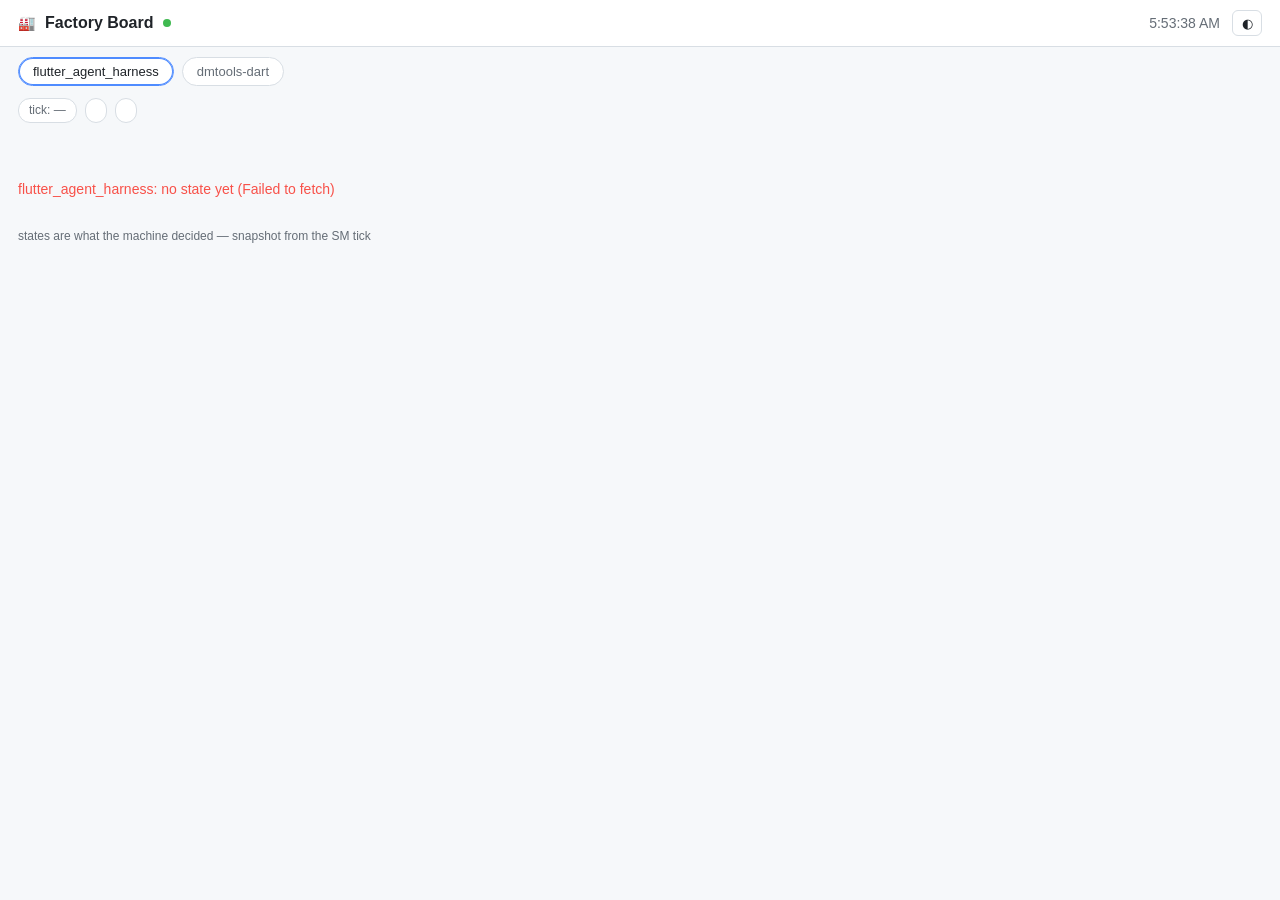
==== index.html @ c62be0e2 "factory board: standalone site — fa + dart factories, ?repo= ad-hoc, full config.js customization" ====
<!DOCTYPE html>
<html lang="en" data-theme="dark">
<head>
  <meta charset="UTF-8">
  <meta name="viewport" content="width=device-width, initial-scale=1.0">
  <title>Factory Board</title>
  <!--
    Factory board template (owner 2026-09-23) — deploy anywhere (GitHub
    Pages, Cloudflare Pages, fa1.dev). Zero build, zero tokens: the board
    reads factory-state.json assets published by the SM tick as public
    prerelease assets (releases/latest/download CDN links).

    DEPLOY:
      1. Copy this folder.
      2. Edit config.js — factories[] + branding (all knobs live there).
      3. Style: edit styles.css :root variables (or data-theme overrides).
  -->
  <script>
    (function () {
      try {
        var t = new URLSearchParams(location.search).get('theme');
        if (t !== 'light' && t !== 'dark') {
          t = localStorage.getItem('fb-theme') ||
              (matchMedia('(prefers-color-scheme: light)').matches ? 'light' : 'dark');
        }
        document.documentElement.setAttribute('data-theme', t);
      } catch (e) {}
    })();
  </script>
  <link rel="stylesheet" href="styles.css">
</head>
<body>
  <header class="topbar">
    <div class="brand">
      <span class="logo" id="brand-logo">🏭</span>
      <h1 id="brand-title">Factory Board</h1>
      <span class="live" id="live-dot" title="auto-refresh"></span>
    </div>
    <div class="topbar-right">
      <span class="clock" id="clock">—</span>
      <button class="theme-btn" id="theme-btn" title="toggle theme">◐</button>
    </div>
  </header>

  <nav class="factory-tabs" id="factory-tabs"></nav>

  <main id="board">
    <section class="statusline" id="statusline" hidden>
      <span class="pill" id="tick-pill">tick: —</span>
      <span class="pill" id="counts-pill"></span>
      <span class="pill" id="repo-pill"></span>
    </section>
    <div class="lanes" id="lanes"></div>
    <p class="error" id="error" hidden></p>
  </main>

  <footer class="foot">
    <span id="foot-note">states are what the machine decided — snapshot from the SM tick</span>
  </footer>

  <script src="config.js"></script>
  <script src="app.js"></script>
</body>
</html>
---- styles.css ----
/* Factory board — style. Customize ONLY the :root variables (and the
   data-theme="light" overrides) to restyle for your site (fa1.dev etc.). */
:root, :root[data-theme="dark"] {
  --bg: #0d1117;
  --panel: #161b22;
  --panel-2: #1c2330;
  --text: #e6edf3;
  --muted: #8b949e;
  --line: #263040;
  --accent: #4f8cff;
  --ok: #3fb950;
  --bad: #f85149;
  --run: #d29922;
  --card-shadow: 0 1px 3px rgba(0,0,0,.4);
}
:root[data-theme="light"] {
  --bg: #f6f8fa;
  --panel: #ffffff;
  --panel-2: #f0f3f7;
  --text: #1f2328;
  --muted: #656d76;
  --line: #d8dee4;
  --card-shadow: 0 1px 2px rgba(31,35,40,.08);
}

* { box-sizing: border-box; }
body {
  margin: 0; background: var(--bg); color: var(--text);
  font: 14px/1.45 -apple-system, "Segoe UI", Roboto, Helvetica, Arial, sans-serif;
}
.topbar {
  display: flex; align-items: center; justify-content: space-between;
  padding: 10px 18px; border-bottom: 1px solid var(--line); background: var(--panel);
}
.brand { display: flex; align-items: center; gap: 10px; }
.brand h1 { font-size: 16px; margin: 0; font-weight: 600; }
.live {
  width: 8px; height: 8px; border-radius: 50%; background: var(--ok);
  animation: pulse 2.4s infinite;
}
@keyframes pulse { 0%,100% {opacity:1} 50% {opacity:.35} }
.topbar-right { display: flex; gap: 12px; align-items: center; color: var(--muted); }
.theme-btn {
  background: none; border: 1px solid var(--line); color: var(--text);
  border-radius: 6px; width: 30px; height: 26px; cursor: pointer;
}
.factory-tabs { display: flex; gap: 8px; padding: 10px 18px 0; }
.tab {
  border: 1px solid var(--line); background: var(--panel); color: var(--muted);
  padding: 6px 14px; border-radius: 18px; cursor: pointer; font-size: 13px;
}
.tab.on { color: var(--text); border-color: var(--accent); box-shadow: inset 0 0 0 1px var(--accent); }
.statusline { display: flex; gap: 8px; padding: 12px 18px 0; flex-wrap: wrap; }
.pill {
  background: var(--panel); border: 1px solid var(--line); color: var(--muted);
  border-radius: 12px; padding: 3px 10px; font-size: 12px;
}
.lanes {
  display: grid; gap: 12px; padding: 12px 18px 20px;
  grid-template-columns: repeat(auto-fit, minmax(280px, 1fr));
}
.lane { background: var(--panel); border: 1px solid var(--line); border-radius: 10px; }
.lane-head {
  display: flex; justify-content: space-between; align-items: center;
  padding: 9px 12px; border-bottom: 1px solid var(--line);
  font-size: 12px; text-transform: uppercase; letter-spacing: .04em; color: var(--muted);
}
.count { background: var(--panel-2); border-radius: 10px; padding: 1px 8px; }
.lane-body { padding: 8px; display: flex; flex-direction: column; gap: 8px; }
.empty { color: var(--muted); text-align: center; padding: 14px 0; font-size: 12px; }
.card {
  display: block; background: var(--panel-2); border: 1px solid var(--line);
  border-radius: 8px; padding: 8px 10px; color: var(--text);
  text-decoration: none; box-shadow: var(--card-shadow);
}
.card:hover { border-color: var(--accent); }
.card-top { display: flex; gap: 8px; align-items: baseline; }
.pr { color: var(--accent); font-weight: 700; white-space: nowrap; }
.pos { color: var(--muted); font-size: 12px; }
.title { font-size: 13px; overflow: hidden; text-overflow: ellipsis; white-space: nowrap; }
.labels { margin-top: 6px; display: flex; flex-wrap: wrap; gap: 4px; }
.lbl {
  font-size: 11px; color: var(--muted); border: 1px solid var(--line);
  border-radius: 9px; padding: 0 7px;
}
.lbl.hot { color: var(--text); border-color: var(--accent); background: rgba(79,140,255,.08); }
.checks { margin-top: 6px; display: flex; gap: 6px; align-items: center; color: var(--muted); font-size: 12px; }
.dot { width: 8px; height: 8px; border-radius: 50%; display: inline-block; }
.dot.ok { background: var(--ok); } .dot.bad { background: var(--bad); }
.dot.run { background: var(--run); animation: pulse 1.6s infinite; }
.error { color: var(--bad); padding: 10px 18px; }
.foot { color: var(--muted); font-size: 12px; padding: 4px 18px 18px; }
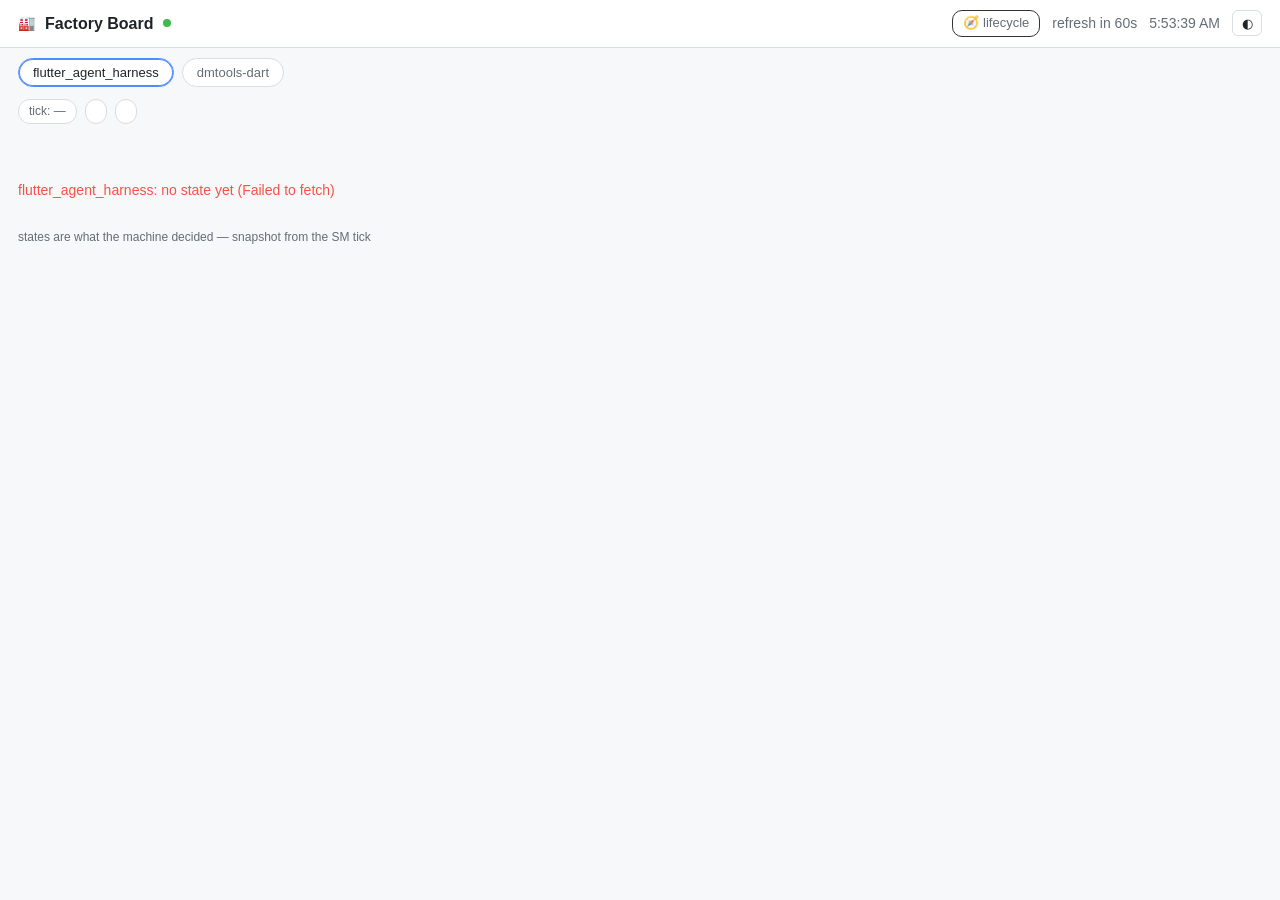
==== commit 15cb0ca6: "Add archify PR lifecycle diagram + card stage trails + refresh countdown - pipeline.lifecycle.json: " ====
--- a/index.html
+++ b/index.html
@@ -37,6 +37,8 @@
       <span class="live" id="live-dot" title="auto-refresh"></span>
     </div>
     <div class="topbar-right">
+      <a class="lifecycle-link" href="pipeline.html" target="_blank" rel="noopener" title="PR lifecycle diagram (archify)">🧭 lifecycle</a>
+      <span class="clock" id="next-refresh"></span>
       <span class="clock" id="clock">—</span>
       <button class="theme-btn" id="theme-btn" title="toggle theme">◐</button>
     </div>
--- a/styles.css
+++ b/styles.css
@@ -90,3 +90,30 @@
 .dot.run { background: var(--run); animation: pulse 1.6s infinite; }
 .error { color: var(--bad); padding: 10px 18px; }
 .foot { color: var(--muted); font-size: 12px; padding: 4px 18px 18px; }
+
+/* stage trail (pipeline.html lifecycle stages on each card) */
+.trail {
+  display: flex; align-items: center; flex-wrap: wrap; gap: 3px;
+  margin: 6px 0 2px; font-size: 10px; letter-spacing: .02em;
+}
+.trail .st {
+  padding: 1px 6px; border-radius: 8px; border: 1px solid var(--border, #333);
+  color: var(--muted, #888); background: transparent; white-space: nowrap;
+}
+.trail .st.done {
+  color: var(--ok, #4ade80); border-color: var(--ok, #4ade80);
+  background: color-mix(in srgb, var(--ok, #4ade80) 12%, transparent);
+}
+.trail .st.cur {
+  color: var(--fg, #eee); border-color: var(--accent, #f59e0b);
+  background: color-mix(in srgb, var(--accent, #f59e0b) 18%, transparent);
+  font-weight: 600;
+}
+.trail .sep { color: var(--muted, #666); opacity: .7; }
+
+/* lifecycle diagram link in the topbar */
+.lifecycle-link {
+  color: var(--muted, #aaa); text-decoration: none; font-size: 13px;
+  padding: 3px 10px; border: 1px solid var(--border, #333); border-radius: 10px;
+}
+.lifecycle-link:hover { color: var(--fg, #eee); border-color: var(--accent, #f59e0b); }
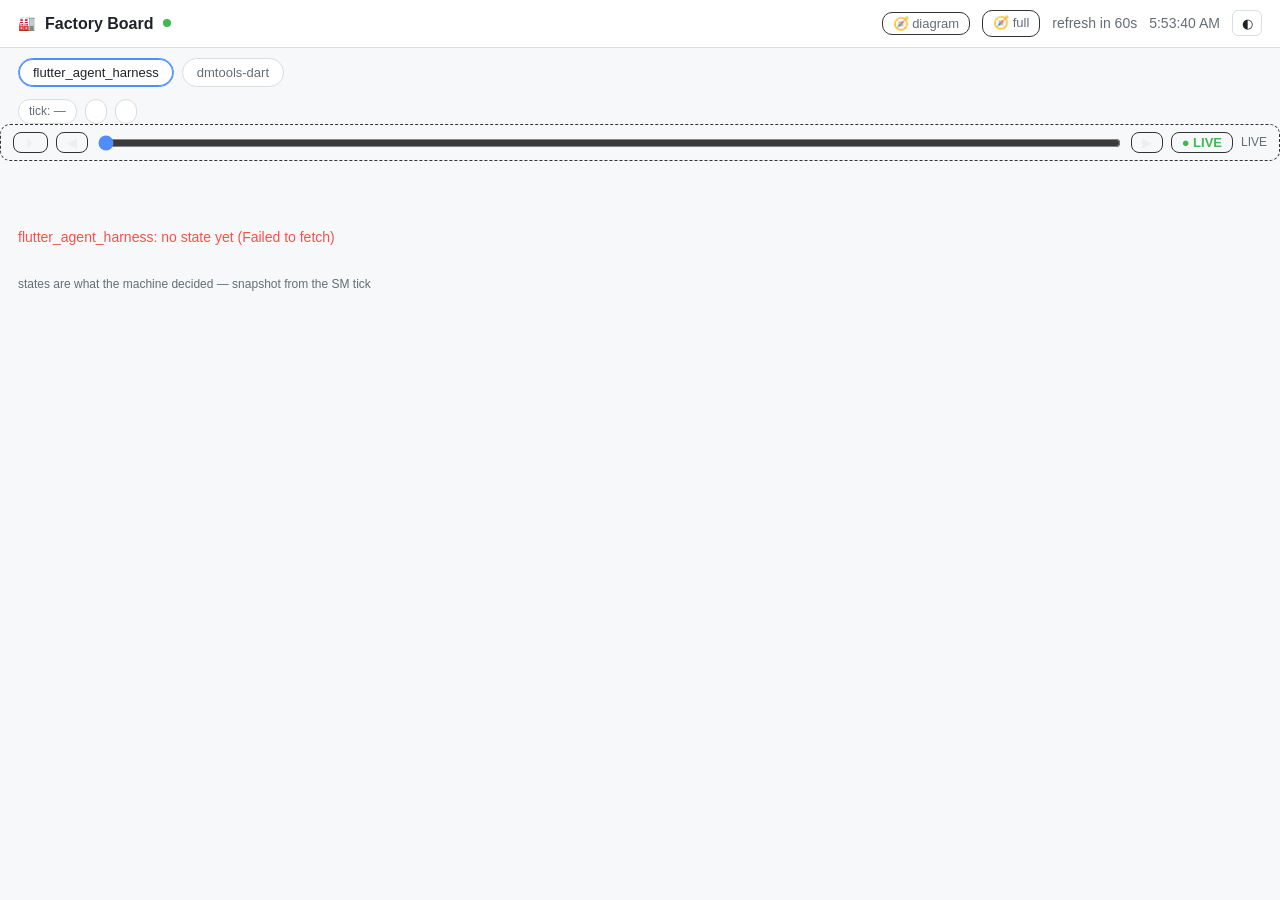
==== commit e406a9fd: "Board v2: lifecycle diagram view, per-ticket rail graphs, time travel - diagram view (▦/🧭 toggle, pe" ====
--- a/index.html
+++ b/index.html
@@ -37,7 +37,8 @@
       <span class="live" id="live-dot" title="auto-refresh"></span>
     </div>
     <div class="topbar-right">
-      <a class="lifecycle-link" href="pipeline.html" target="_blank" rel="noopener" title="PR lifecycle diagram (archify)">🧭 lifecycle</a>
+      <button class="view-btn" id="view-btn" title="toggle lanes / lifecycle diagram view">🧭 diagram</button>
+      <a class="lifecycle-link" href="pipeline.html" target="_blank" rel="noopener" title="full PR lifecycle diagram (archify)">🧭 full</a>
       <span class="clock" id="next-refresh"></span>
       <span class="clock" id="clock">—</span>
       <button class="theme-btn" id="theme-btn" title="toggle theme">◐</button>
@@ -52,7 +53,17 @@
       <span class="pill" id="counts-pill"></span>
       <span class="pill" id="repo-pill"></span>
     </section>
+    <div id="tt-banner" class="tt-banner" hidden></div>
+    <section id="timetravel" class="tt-bar" hidden>
+      <button id="tt-play" class="tt-btn" title="play through ticks">⏵</button>
+      <button id="tt-prev" class="tt-btn" title="one tick back">◀</button>
+      <input id="tt-slider" class="tt-slider" type="range" min="0" max="0" value="0" step="1">
+      <button id="tt-next" class="tt-btn" title="one tick forward">▶</button>
+      <button id="tt-live" class="tt-btn tt-live" title="back to live">● LIVE</button>
+      <span class="tt-label" id="tt-label">LIVE</span>
+    </section>
     <div class="lanes" id="lanes"></div>
+    <div class="diagram" id="diagram" hidden></div>
     <p class="error" id="error" hidden></p>
   </main>
 
--- a/styles.css
+++ b/styles.css
@@ -117,3 +117,76 @@
   padding: 3px 10px; border: 1px solid var(--border, #333); border-radius: 10px;
 }
 .lifecycle-link:hover { color: var(--fg, #eee); border-color: var(--accent, #f59e0b); }
+
+/* ---- view toggle ---- */
+.view-btn {
+  color: var(--muted, #aaa); background: transparent; cursor: pointer;
+  font-size: 13px; padding: 3px 10px;
+  border: 1px solid var(--border, #333); border-radius: 10px;
+}
+.view-btn:hover { color: var(--fg, #eee); border-color: var(--accent, #f59e0b); }
+
+/* ---- per-ticket mini rail (SVG on each card) ---- */
+.trail { display: flex; align-items: center; gap: 6px; margin: 6px 0 2px; }
+.trail .stage-name { font-size: 10px; color: var(--muted, #888); }
+.rail .edge { stroke: var(--border, #444); stroke-width: 1.5; }
+.rail .edge-done { stroke: var(--ok, #4ade80); }
+.rail .node-done { fill: var(--ok, #4ade80); }
+.rail .node-todo { fill: none; stroke: var(--border, #555); stroke-width: 1.2; }
+.rail .node-cur { fill: var(--accent, #f59e0b); stroke: var(--fg, #eee); stroke-width: .8; }
+.rail .node-bad { fill: var(--bad, #f87171); stroke: var(--fg, #eee); stroke-width: .8; }
+.rail .node-halo { fill: none; stroke: var(--accent, #f59e0b); stroke-width: 1; opacity: .45; }
+
+/* ---- diagram view ---- */
+.diagram { padding: 8px 4px; overflow-x: auto; }
+.diagram-svg { width: 100%; min-width: 900px; }
+.diagram-svg .state-rect {
+  fill: color-mix(in srgb, var(--accent, #4f8cff) 7%, transparent);
+  stroke: color-mix(in srgb, var(--accent, #4f8cff) 45%, transparent);
+  stroke-width: 1.2;
+}
+.diagram-svg .state-title {
+  fill: var(--fg, #eee); font-size: 14px; font-weight: 600;
+  text-anchor: middle; text-transform: uppercase; letter-spacing: .06em;
+}
+.diagram-svg .state-count {
+  fill: var(--accent, #4f8cff); font-size: 12px; font-weight: 700;
+  text-anchor: middle;
+}
+.diagram-svg .rail-arrow { stroke: var(--muted, #666); stroke-width: 1.6; }
+.diagram-svg .rail-arrow-head { fill: var(--muted, #666); }
+.diagram-svg .chip { cursor: pointer; }
+.diagram-svg .chip-rect {
+  fill: var(--card, #161a22); stroke: var(--border, #333); stroke-width: 1;
+  transition: stroke .15s;
+}
+.diagram-svg .chip:hover .chip-rect { stroke: var(--accent, #4f8cff); }
+.diagram-svg .chip-text { fill: var(--fg, #ddd); font-size: 11.5px; }
+.diagram-svg .chip-pr { fill: var(--accent, #4f8cff); font-weight: 700; }
+.diagram-svg .chip-pos { fill: var(--muted, #999); }
+.diagram-svg .chip-dot.ok { fill: var(--ok, #4ade80); }
+.diagram-svg .chip-dot.bad { fill: var(--bad, #f87171); }
+.diagram-svg .chip-dot.run { fill: var(--warn, #fbbf24); }
+.diagram-svg .chip-more { fill: var(--muted, #888); font-size: 11px; }
+
+/* ---- time travel ---- */
+.tt-bar {
+  display: flex; align-items: center; gap: 8px; margin: 0 0 10px;
+  padding: 7px 12px; border: 1px dashed var(--border, #333); border-radius: 10px;
+}
+.tt-btn {
+  background: transparent; color: var(--fg, #eee); cursor: pointer;
+  border: 1px solid var(--border, #333); border-radius: 8px;
+  padding: 2px 10px; font-size: 13px;
+}
+.tt-btn:hover { border-color: var(--accent, #f59e0b); }
+.tt-live { color: var(--ok, #4ade80); font-weight: 600; }
+.tt-slider { flex: 1; accent-color: var(--accent, #f59e0b); }
+.tt-label { font-size: 12px; color: var(--muted, #999); white-space: nowrap; }
+.tt-banner {
+  margin: 0 0 10px; padding: 7px 12px; border-radius: 10px; font-size: 13px;
+  border: 1px solid color-mix(in srgb, var(--warn, #fbbf24) 45%, transparent);
+  background: color-mix(in srgb, var(--warn, #fbbf24) 10%, transparent);
+  color: var(--fg, #eee);
+}
+.tt-banner a { color: var(--accent, #f59e0b); }
